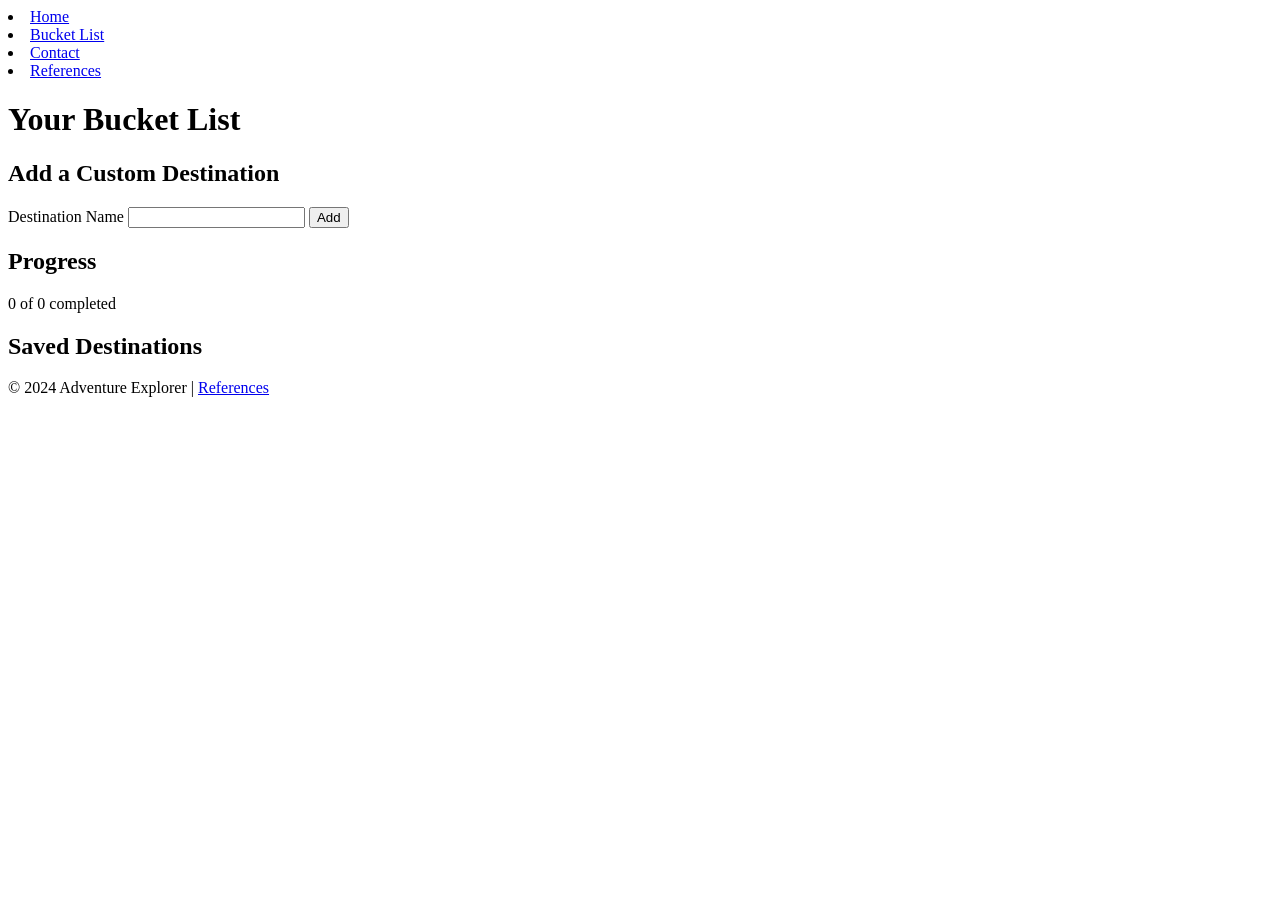
==== Project/index.html @ 0cb8cbc5 "-description +bucketlist" ====
<html lang="en">
                    <li><a href="index.html">Home</a></li>
                    <li><a href="bucketlist.html">Bucket List</a></li>
                    <li><a href="contact.html">Contact</a></li>
                    <li><a href="references.html">References</a></li>
                </ul>
            </nav>
        </div>
    </header>

    <main>
        <h1>Your Bucket List</h1>

        <section>
            <h2>Add a Custom Destination</h2>
            <form id="custom-form">
                <label for="custom-input">Destination Name</label>
                <input id="custom-input" type="text" required>
                <button type="submit">Add</button>
            </form>
        </section>

        <section>
            <h2>Progress</h2>
            <div class="progress">
                <div id="progress-bar" class="progress-bar"></div>
            </div>
            <p id="progress-label">0 of 0 completed</p>
        </section>

        <section>
            <h2>Saved Destinations</h2>
            <ul id="full-list"></ul>
        </section>
    </main>

    <footer>
        <p>&copy; 2024 Adventure Explorer | <a href="references.html">References</a></p>
    </footer>

    <script src="scripts/script.js"></script>
</body>
</html>
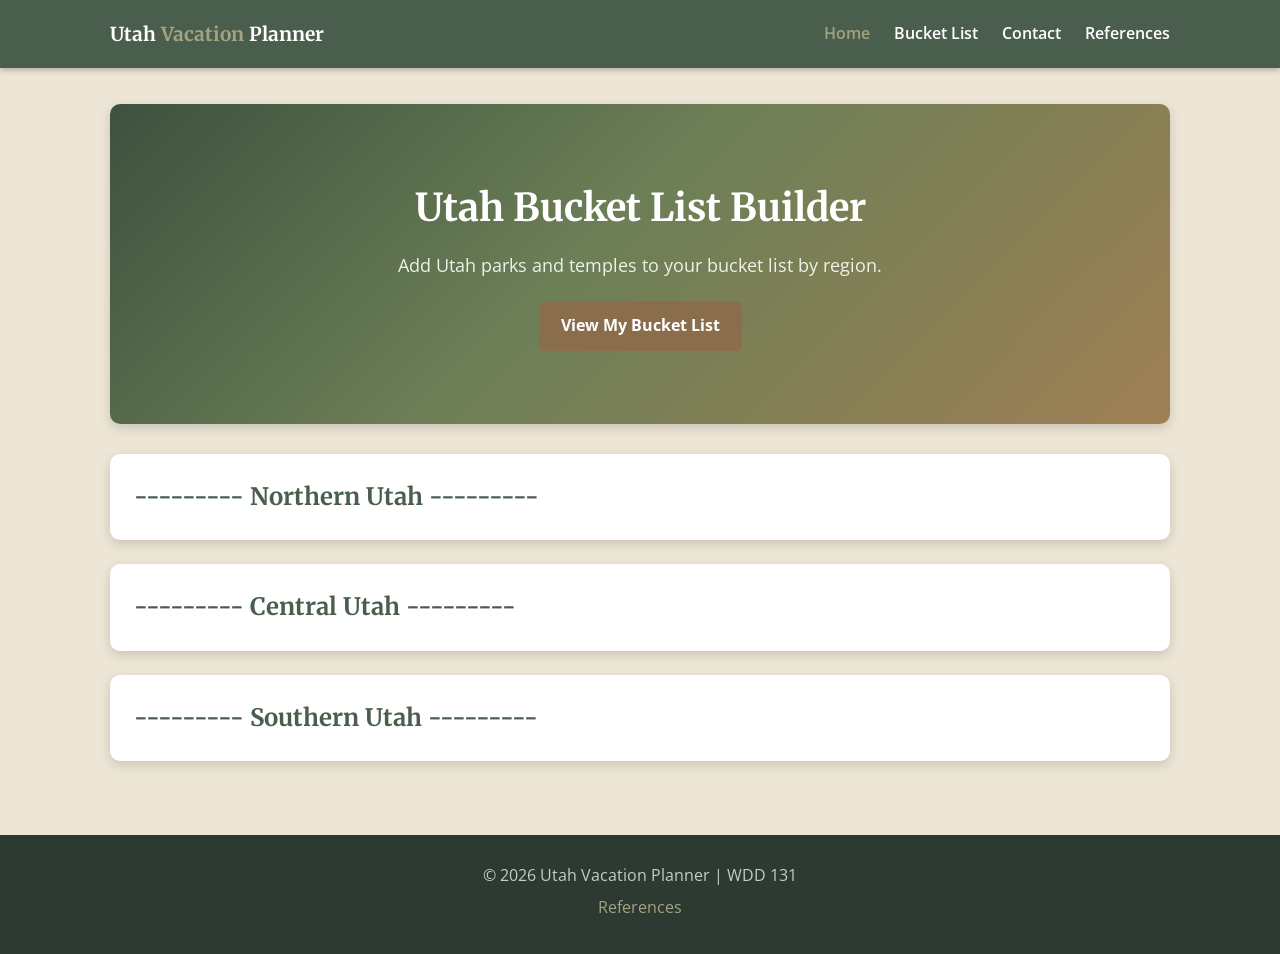
==== commit 81477a99: "project" ====
--- a/Project/index.html
+++ b/Project/index.html
@@ -1,43 +1,72 @@
-<html lang="en">
-                    <li><a href="index.html">Home</a></li>
-                    <li><a href="bucketlist.html">Bucket List</a></li>
-                    <li><a href="contact.html">Contact</a></li>
-                    <li><a href="references.html">References</a></li>
-                </ul>
-            </nav>
-        </div>
-    </header>
+<!doctype html>
+<html lang="en-US">
+<head>
+  <meta charset="utf-8">
+  <meta name="viewport" content="width=device-width, initial-scale=1">
 
-    <main>
-        <h1>Your Bucket List</h1>
+  <title>Utah Vacation Planner</title>
 
-        <section>
-            <h2>Add a Custom Destination</h2>
-            <form id="custom-form">
-                <label for="custom-input">Destination Name</label>
-                <input id="custom-input" type="text" required>
-                <button type="submit">Add</button>
-            </form>
-        </section>
+  <meta name="description" content="WDD 131 Utah Vacation Planner by Trevor Bowers. Explore Utah parks and temples and add places to a regional bucket list.">
+  <meta name="author" content="Trevor Bowers">
 
-        <section>
-            <h2>Progress</h2>
-            <div class="progress">
-                <div id="progress-bar" class="progress-bar"></div>
-            </div>
-            <p id="progress-label">0 of 0 completed</p>
-        </section>
+  <link rel="preconnect" href="https://fonts.googleapis.com">
+  <link rel="preconnect" href="https://fonts.gstatic.com" crossorigin>
+  <link href="https://fonts.googleapis.com/css2?family=Merriweather:wght@700&family=Open+Sans:wght@400;600;700&display=swap" rel="stylesheet">
 
-        <section>
-            <h2>Saved Destinations</h2>
-            <ul id="full-list"></ul>
-        </section>
-    </main>
+  <link rel="stylesheet" href="styles/styles.css">
+  <script src="scripts/script.js" defer></script>
+</head>
+<body>
+  <header>
+    <div class="header-inner">
+      <a class="site-logo" href="index.html">Utah <span>Vacation</span> Planner</a>
 
-    <footer>
-        <p>&copy; 2024 Adventure Explorer | <a href="references.html">References</a></p>
-    </footer>
+      <input type="checkbox" id="menu-toggle" class="menu-toggle">
+      <label for="menu-toggle" class="hamburger" aria-label="Open navigation menu">
+        <span></span>
+        <span></span>
+        <span></span>
+      </label>
 
-    <script src="scripts/script.js"></script>
+      <nav aria-label="Main navigation">
+        <ul>
+          <li><a href="index.html" class="active">Home</a></li>
+          <li><a href="bucketlist.html">Bucket List</a></li>
+          <li><a href="contact.html">Contact</a></li>
+          <li><a href="references.html">References</a></li>
+        </ul>
+      </nav>
+    </div>
+  </header>
+
+  <main class="page-main">
+    <section class="hero">
+      <div class="hero-content">
+        <h1>Utah Bucket List Builder</h1>
+        <p>Add Utah parks and temples to your bucket list by region.</p>
+        <a href="bucketlist.html" class="btn">View My Bucket List</a>
+      </div>
+    </section>
+
+    <section class="option-section">
+      <h2>--------- Northern Utah ---------</h2>
+      <ul id="northern-options" class="option-list"></ul>
+    </section>
+
+    <section class="option-section">
+      <h2>--------- Central Utah ---------</h2>
+      <ul id="central-options" class="option-list"></ul>
+    </section>
+
+    <section class="option-section">
+      <h2>--------- Southern Utah ---------</h2>
+      <ul id="southern-options" class="option-list"></ul>
+    </section>
+  </main>
+
+  <footer>
+    <p>&copy; 2026 Utah Vacation Planner | WDD 131</p>
+    <p><a href="references.html">References</a></p>
+  </footer>
 </body>
-</html>
+</html>
--- a/Project/styles/styles.css
+++ b/Project/styles/styles.css
@@ -0,0 +1,407 @@
+:root {
+  --primary: #4a5e4d;
+  --secondary: #8a6e4b;
+  --accent: #a3a380;
+  --background: #ede6d6;
+  --text-dark: #2c3a32;
+  --white: #ffffff;
+  --danger: #b03a2e;
+  --danger-dark: #922b21;
+  --shadow: 0 4px 12px rgba(0, 0, 0, 0.15);
+}
+
+* {
+  box-sizing: border-box;
+  margin: 0;
+  padding: 0;
+}
+
+body {
+  font-family: "Open Sans", sans-serif;
+  background-color: var(--background);
+  color: var(--text-dark);
+  line-height: 1.6;
+}
+
+h1,
+h2,
+h3 {
+  font-family: "Merriweather", serif;
+  color: var(--primary);
+}
+
+a {
+  color: var(--secondary);
+  text-decoration: none;
+}
+
+a:hover {
+  text-decoration: underline;
+}
+
+ul {
+  list-style: none;
+}
+
+/* Header */
+header {
+  background-color: var(--primary);
+  color: var(--white);
+  box-shadow: 0 2px 6px rgba(0, 0, 0, 0.25);
+  position: sticky;
+  top: 0;
+  z-index: 100;
+}
+
+.header-inner {
+  max-width: 1100px;
+  margin: 0 auto;
+  min-height: 68px;
+  display: flex;
+  align-items: center;
+  justify-content: space-between;
+  padding: 0 20px;
+  position: relative;
+}
+
+.site-logo {
+  color: var(--white);
+  font-family: "Merriweather", serif;
+  font-size: 1.2rem;
+  font-weight: 700;
+}
+
+.site-logo span {
+  color: var(--accent);
+}
+
+.menu-toggle {
+  display: none;
+}
+
+.hamburger {
+  display: none;
+  width: 28px;
+  height: 20px;
+  flex-direction: column;
+  justify-content: space-between;
+  cursor: pointer;
+}
+
+.hamburger span {
+  display: block;
+  height: 3px;
+  border-radius: 2px;
+  background: var(--white);
+}
+
+nav ul {
+  display: flex;
+  gap: 24px;
+}
+
+nav a {
+  color: var(--white);
+  font-weight: 600;
+}
+
+nav a:hover,
+nav a.active {
+  color: var(--accent);
+  text-decoration: none;
+}
+
+/* Main */
+.page-main {
+  max-width: 1100px;
+  margin: 0 auto;
+  padding: 36px 20px 50px;
+}
+
+.page-header {
+  text-align: center;
+  margin-bottom: 30px;
+}
+
+.page-header h1 {
+  font-size: 2.2rem;
+  margin-bottom: 8px;
+}
+
+/* Hero */
+.hero {
+  min-height: 320px;
+  border-radius: 10px;
+  display: flex;
+  align-items: center;
+  justify-content: center;
+  text-align: center;
+  background: linear-gradient(135deg, #3d513f 0%, #6c7f56 45%, #a07f55 100%);
+  box-shadow: var(--shadow);
+  margin-bottom: 30px;
+}
+
+.hero-content {
+  max-width: 700px;
+  padding: 30px 20px;
+}
+
+.hero h1 {
+  color: var(--white);
+  font-size: 2.4rem;
+  margin-bottom: 12px;
+}
+
+.hero p {
+  color: #edf2e8;
+  font-size: 1.1rem;
+  margin-bottom: 22px;
+}
+
+/* Buttons */
+.btn,
+button {
+  display: inline-block;
+  border: none;
+  border-radius: 6px;
+  background: var(--secondary);
+  color: var(--white);
+  padding: 12px 22px;
+  font-family: "Open Sans", sans-serif;
+  font-size: 1rem;
+  font-weight: 700;
+  cursor: pointer;
+  transition: background-color 0.2s;
+}
+
+.btn:hover,
+button:hover {
+  background: #71563a;
+  text-decoration: none;
+}
+
+.btn-add {
+  background: var(--primary);
+  padding: 9px 16px;
+}
+
+.btn-add:hover {
+  background: #394a3b;
+}
+
+.btn-add:disabled {
+  background: var(--accent);
+  cursor: not-allowed;
+}
+
+.btn-clear {
+  background: var(--danger);
+  margin-top: 10px;
+}
+
+.btn-clear:hover {
+  background: var(--danger-dark);
+}
+
+.remove-btn {
+  background: none;
+  color: var(--danger);
+  font-size: 1.1rem;
+  padding: 0 4px;
+}
+
+.remove-btn:hover {
+  background: none;
+  color: var(--danger-dark);
+}
+
+/* Sections */
+.option-section,
+.progress-section,
+.region-section,
+.contact-card,
+.references-card {
+  background: var(--white);
+  border-radius: 10px;
+  box-shadow: var(--shadow);
+  padding: 24px;
+  margin-bottom: 24px;
+}
+
+/* Home options */
+.option-list {
+  list-style: none;
+  padding: 0;
+}
+
+.option-item {
+  display: grid;
+  grid-template-columns: 1fr auto;
+  gap: 12px;
+  align-items: center;
+  background: var(--background);
+  border-radius: 6px;
+  padding: 12px 14px;
+  margin-bottom: 10px;
+}
+
+.option-name {
+  font-weight: 600;
+}
+
+/* Bucket list */
+.bucket-list {
+  list-style: none;
+  padding: 0;
+}
+
+.bucket-list li {
+  display: grid;
+  grid-template-columns: auto 1fr auto;
+  gap: 12px;
+  align-items: center;
+  background: var(--background);
+  border-radius: 6px;
+  padding: 12px 14px;
+  margin-bottom: 10px;
+}
+
+.item-info {
+  display: flex;
+  flex-direction: column;
+}
+
+.item-name {
+  font-weight: 700;
+}
+
+.item-meta {
+  color: var(--secondary);
+  font-size: 0.9rem;
+}
+
+.visited .item-name {
+  text-decoration: line-through;
+  color: #777;
+}
+
+.empty-msg {
+  font-style: italic;
+  color: #666;
+}
+
+/* Progress */
+.progress-bar-wrap {
+  width: 100%;
+  height: 16px;
+  background: #ddd;
+  border-radius: 999px;
+  overflow: hidden;
+  margin-bottom: 10px;
+}
+
+.progress-bar {
+  height: 100%;
+  width: 0%;
+  background: var(--primary);
+  transition: width 0.3s ease;
+}
+
+.progress-label {
+  color: var(--secondary);
+  font-weight: 600;
+}
+
+/* Forms */
+.form-row {
+  margin-bottom: 14px;
+}
+
+label {
+  display: block;
+  margin-bottom: 6px;
+  font-weight: 700;
+}
+
+input,
+select,
+textarea {
+  width: 100%;
+  padding: 11px 12px;
+  border: 2px solid var(--accent);
+  border-radius: 6px;
+  font-family: "Open Sans", sans-serif;
+  font-size: 1rem;
+  background: #faf8f2;
+  color: var(--text-dark);
+}
+
+input:focus,
+select:focus,
+textarea:focus {
+  outline: none;
+  border-color: var(--primary);
+}
+
+/* References */
+.references-list li {
+  list-style: disc;
+  margin-left: 20px;
+  margin-bottom: 10px;
+}
+
+/* Footer */
+footer {
+  background: var(--text-dark);
+  color: #c2d0c0;
+  text-align: center;
+  padding: 28px 20px;
+}
+
+footer a {
+  color: var(--accent);
+}
+
+footer p {
+  margin-bottom: 6px;
+}
+
+/* Responsive */
+@media (max-width: 700px) {
+  .hamburger {
+    display: flex;
+  }
+
+  nav {
+    display: none;
+    position: absolute;
+    top: 68px;
+    left: 0;
+    width: 100%;
+    background: var(--primary);
+    padding: 16px 20px;
+    box-shadow: 0 4px 10px rgba(0, 0, 0, 0.25);
+  }
+
+  nav ul {
+    flex-direction: column;
+    gap: 16px;
+  }
+
+  .menu-toggle:checked ~ nav {
+    display: block;
+  }
+
+  .hero h1 {
+    font-size: 2rem;
+  }
+
+  .option-item,
+  .bucket-list li {
+    grid-template-columns: 1fr;
+  }
+
+  .remove-btn {
+    justify-self: end;
+  }
+}
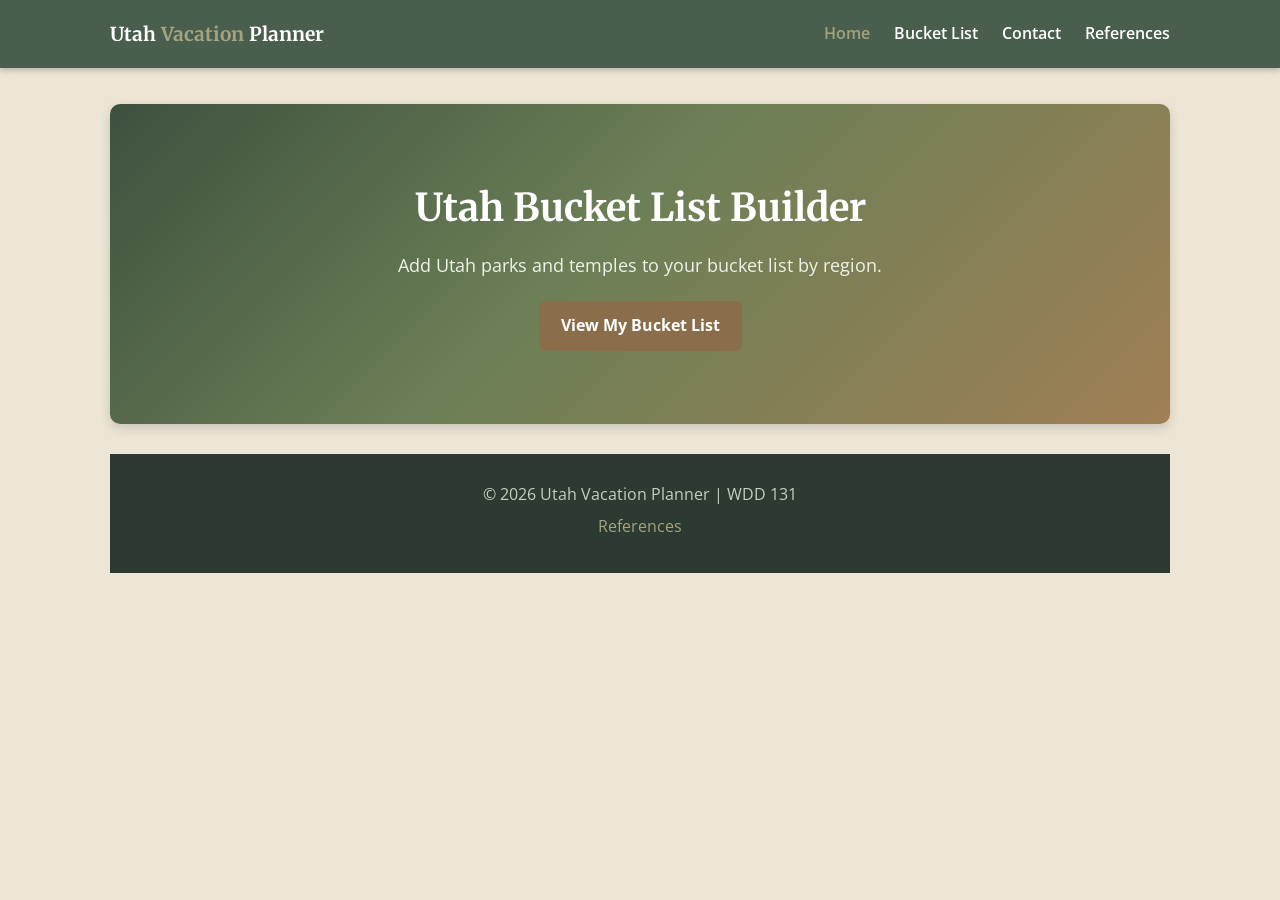
==== commit 3e364bc9: "fix" ====
--- a/Project/index.html
+++ b/Project/index.html
@@ -48,21 +48,9 @@
       </div>
     </section>
 
-    <section class="option-section">
-      <h2>--------- Northern Utah ---------</h2>
-      <ul id="northern-options" class="option-list"></ul>
-    </section>
-
-    <section class="option-section">
-      <h2>--------- Central Utah ---------</h2>
-      <ul id="central-options" class="option-list"></ul>
-    </section>
-
-    <section class="option-section">
-      <h2>--------- Southern Utah ---------</h2>
-      <ul id="southern-options" class="option-list"></ul>
-    </section>
-  </main>
+    <ul id="northern-options" class="option-list"></ul>
+<ul id="central-options" class="option-list"></ul>
+<ul id="southern-options" class="option-list"></ul>
 
   <footer>
     <p>&copy; 2026 Utah Vacation Planner | WDD 131</p>
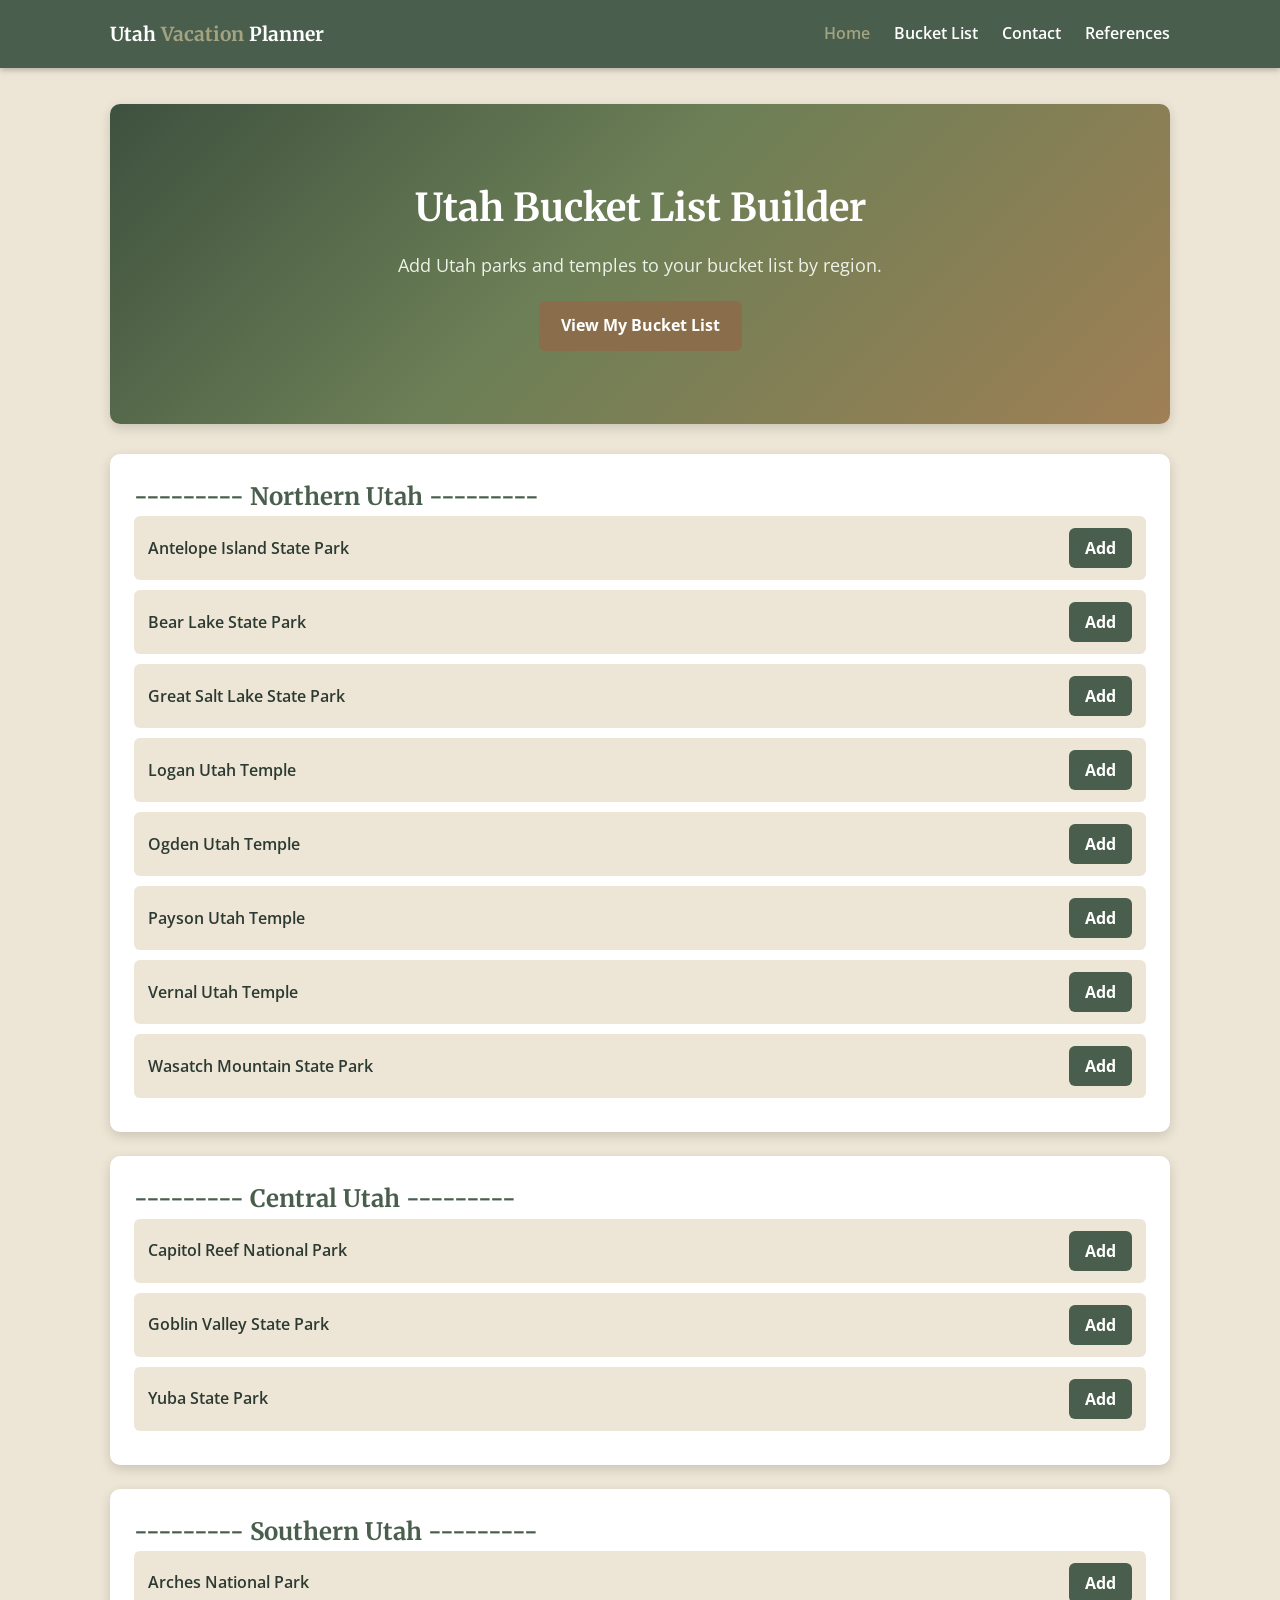
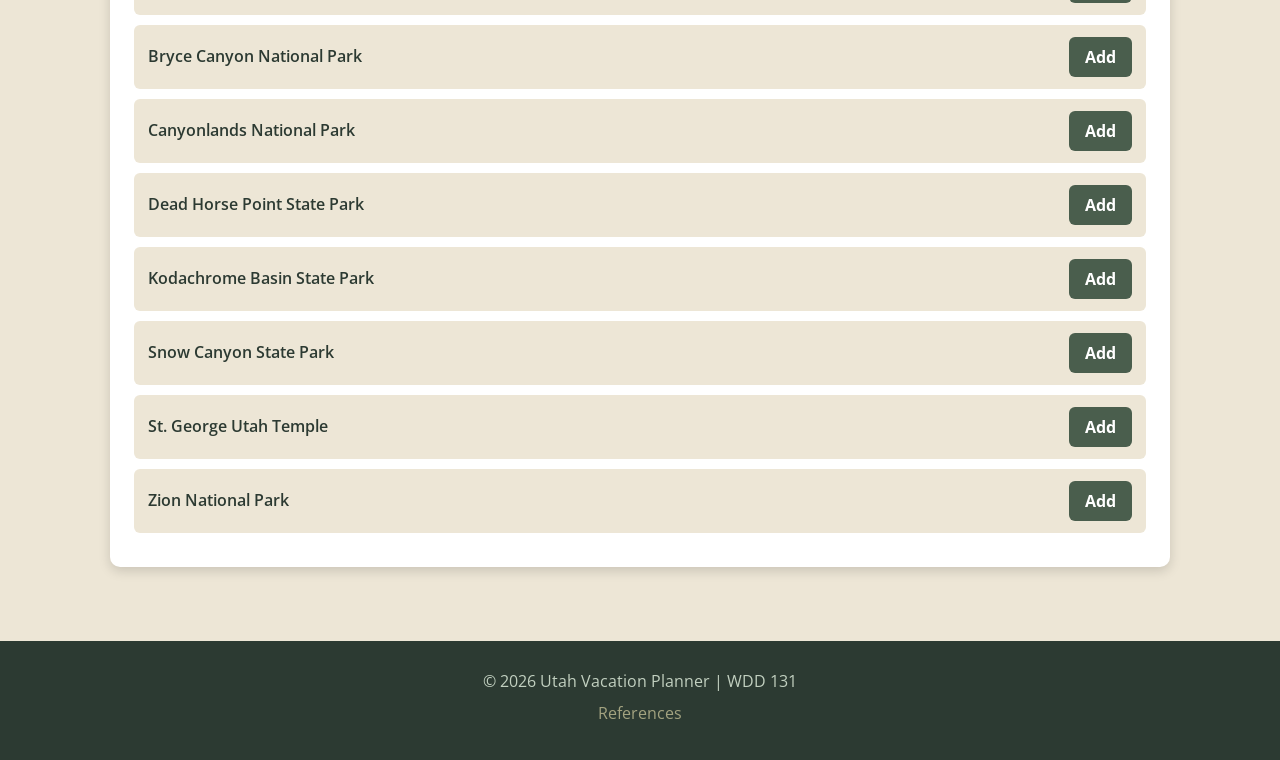
==== commit 60f1fc1f: "fix" ====
--- a/Project/index.html
+++ b/Project/index.html
@@ -48,9 +48,100 @@
       </div>
     </section>
 
-    <ul id="northern-options" class="option-list"></ul>
-<ul id="central-options" class="option-list"></ul>
-<ul id="southern-options" class="option-list"></ul>
+    <section class="option-section">
+      <h2>--------- Northern Utah ---------</h2>
+      <ul class="option-list">
+        <li class="option-item">
+          <span class="option-name">Antelope Island State Park</span>
+          <button type="button" class="btn-add" data-name="Antelope Island State Park" data-type="State Park" data-region="Northern">Add</button>
+        </li>
+        <li class="option-item">
+          <span class="option-name">Bear Lake State Park</span>
+          <button type="button" class="btn-add" data-name="Bear Lake State Park" data-type="State Park" data-region="Northern">Add</button>
+        </li>
+        <li class="option-item">
+          <span class="option-name">Great Salt Lake State Park</span>
+          <button type="button" class="btn-add" data-name="Great Salt Lake State Park" data-type="State Park" data-region="Northern">Add</button>
+        </li>
+        <li class="option-item">
+          <span class="option-name">Logan Utah Temple</span>
+          <button type="button" class="btn-add" data-name="Logan Utah Temple" data-type="Temple" data-region="Northern">Add</button>
+        </li>
+        <li class="option-item">
+          <span class="option-name">Ogden Utah Temple</span>
+          <button type="button" class="btn-add" data-name="Ogden Utah Temple" data-type="Temple" data-region="Northern">Add</button>
+        </li>
+        <li class="option-item">
+          <span class="option-name">Payson Utah Temple</span>
+          <button type="button" class="btn-add" data-name="Payson Utah Temple" data-type="Temple" data-region="Northern">Add</button>
+        </li>
+        <li class="option-item">
+          <span class="option-name">Vernal Utah Temple</span>
+          <button type="button" class="btn-add" data-name="Vernal Utah Temple" data-type="Temple" data-region="Northern">Add</button>
+        </li>
+        <li class="option-item">
+          <span class="option-name">Wasatch Mountain State Park</span>
+          <button type="button" class="btn-add" data-name="Wasatch Mountain State Park" data-type="State Park" data-region="Northern">Add</button>
+        </li>
+      </ul>
+    </section>
+
+    <section class="option-section">
+      <h2>--------- Central Utah ---------</h2>
+      <ul class="option-list">
+        <li class="option-item">
+          <span class="option-name">Capitol Reef National Park</span>
+          <button type="button" class="btn-add" data-name="Capitol Reef National Park" data-type="National Park" data-region="Central">Add</button>
+        </li>
+        <li class="option-item">
+          <span class="option-name">Goblin Valley State Park</span>
+          <button type="button" class="btn-add" data-name="Goblin Valley State Park" data-type="State Park" data-region="Central">Add</button>
+        </li>
+        <li class="option-item">
+          <span class="option-name">Yuba State Park</span>
+          <button type="button" class="btn-add" data-name="Yuba State Park" data-type="State Park" data-region="Central">Add</button>
+        </li>
+      </ul>
+    </section>
+
+    <section class="option-section">
+      <h2>--------- Southern Utah ---------</h2>
+      <ul class="option-list">
+        <li class="option-item">
+          <span class="option-name">Arches National Park</span>
+          <button type="button" class="btn-add" data-name="Arches National Park" data-type="National Park" data-region="Southern">Add</button>
+        </li>
+        <li class="option-item">
+          <span class="option-name">Bryce Canyon National Park</span>
+          <button type="button" class="btn-add" data-name="Bryce Canyon National Park" data-type="National Park" data-region="Southern">Add</button>
+        </li>
+        <li class="option-item">
+          <span class="option-name">Canyonlands National Park</span>
+          <button type="button" class="btn-add" data-name="Canyonlands National Park" data-type="National Park" data-region="Southern">Add</button>
+        </li>
+        <li class="option-item">
+          <span class="option-name">Dead Horse Point State Park</span>
+          <button type="button" class="btn-add" data-name="Dead Horse Point State Park" data-type="State Park" data-region="Southern">Add</button>
+        </li>
+        <li class="option-item">
+          <span class="option-name">Kodachrome Basin State Park</span>
+          <button type="button" class="btn-add" data-name="Kodachrome Basin State Park" data-type="State Park" data-region="Southern">Add</button>
+        </li>
+        <li class="option-item">
+          <span class="option-name">Snow Canyon State Park</span>
+          <button type="button" class="btn-add" data-name="Snow Canyon State Park" data-type="State Park" data-region="Southern">Add</button>
+        </li>
+        <li class="option-item">
+          <span class="option-name">St. George Utah Temple</span>
+          <button type="button" class="btn-add" data-name="St. George Utah Temple" data-type="Temple" data-region="Southern">Add</button>
+        </li>
+        <li class="option-item">
+          <span class="option-name">Zion National Park</span>
+          <button type="button" class="btn-add" data-name="Zion National Park" data-type="National Park" data-region="Southern">Add</button>
+        </li>
+      </ul>
+    </section>
+  </main>
 
   <footer>
     <p>&copy; 2026 Utah Vacation Planner | WDD 131</p>
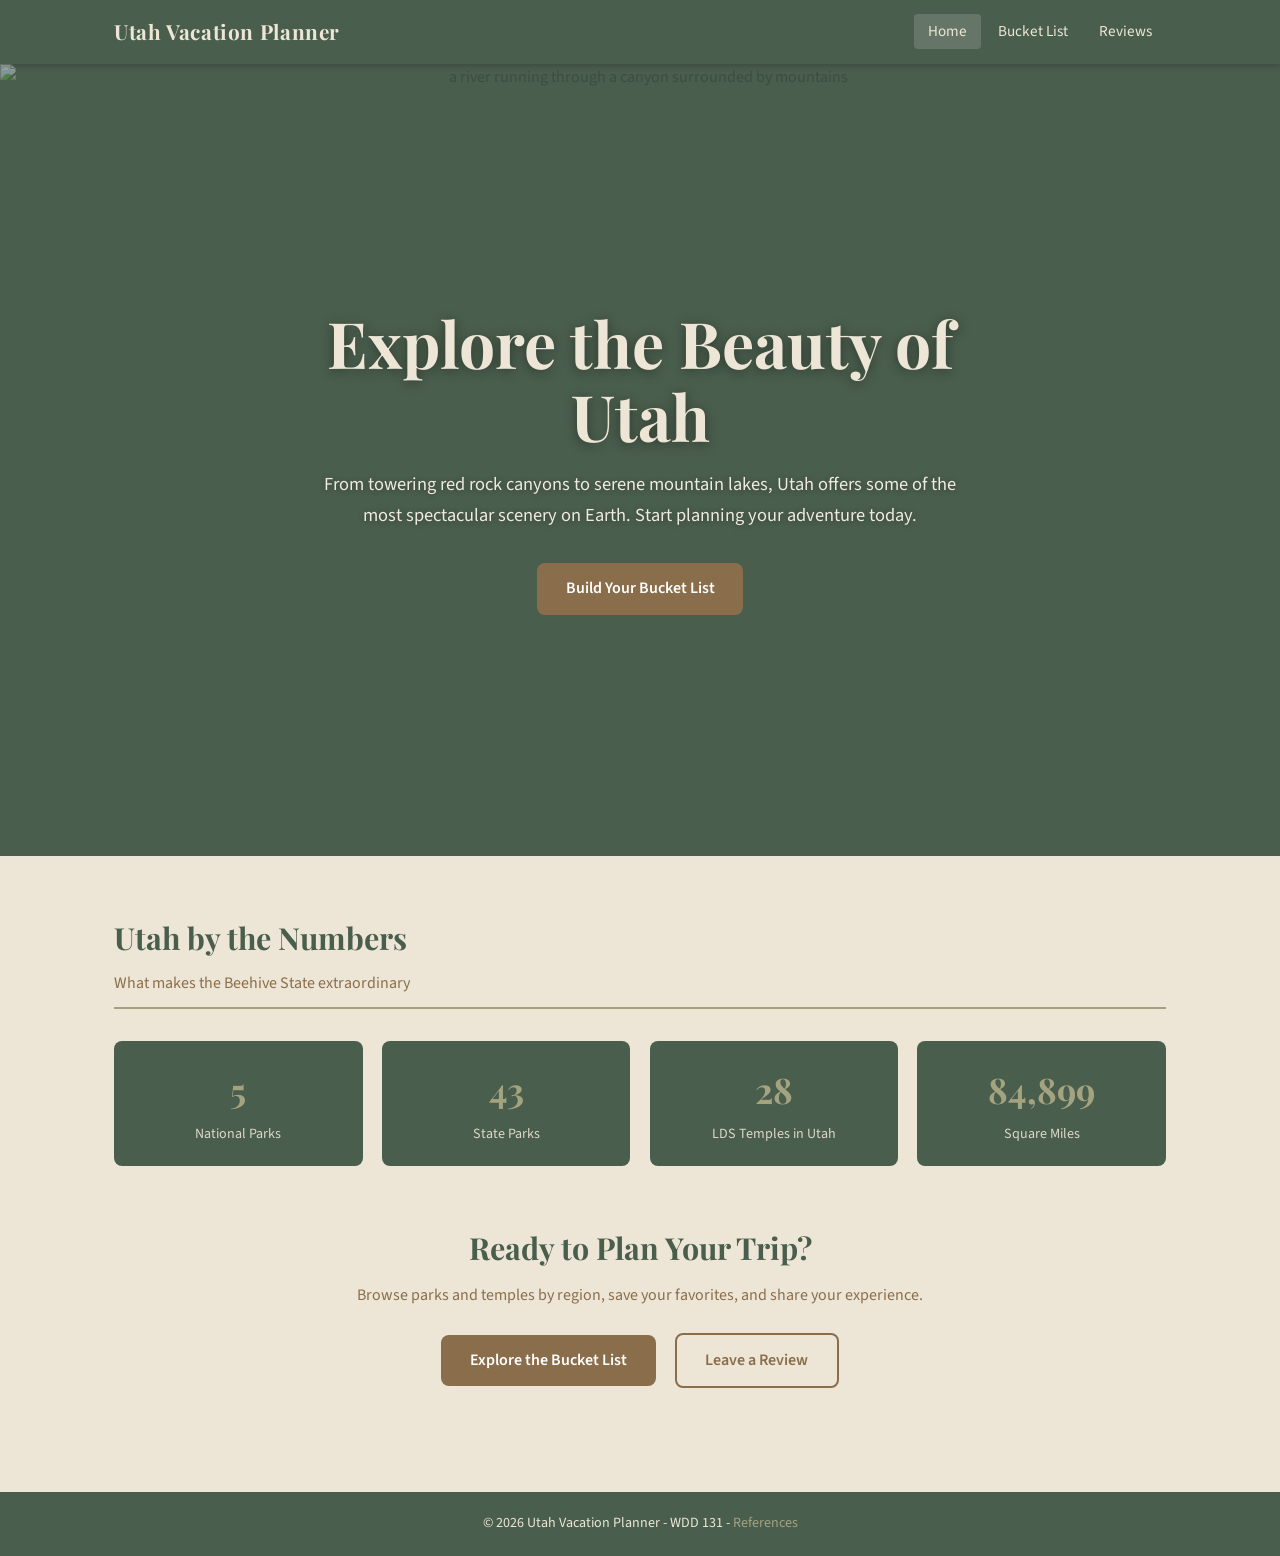
==== commit ae5b7376: "update to website" ====
--- a/Project/index.html
+++ b/Project/index.html
@@ -1,151 +1,64 @@
-<!doctype html>
-<html lang="en-US">
+<!DOCTYPE html>
+<html lang="en">
 <head>
-  <meta charset="utf-8">
-  <meta name="viewport" content="width=device-width, initial-scale=1">
-
-  <title>Utah Vacation Planner</title>
-
-  <meta name="description" content="WDD 131 Utah Vacation Planner by Trevor Bowers. Explore Utah parks and temples and add places to a regional bucket list.">
-  <meta name="author" content="Trevor Bowers">
-
-  <link rel="preconnect" href="https://fonts.googleapis.com">
-  <link rel="preconnect" href="https://fonts.gstatic.com" crossorigin>
-  <link href="https://fonts.googleapis.com/css2?family=Merriweather:wght@700&family=Open+Sans:wght@400;600;700&display=swap" rel="stylesheet">
-
-  <link rel="stylesheet" href="styles/styles.css">
-  <script src="scripts/script.js" defer></script>
+  <meta charset="UTF-8" />
+  <meta name="viewport" content="width=device-width, initial-scale=1.0" />
+  <meta name="description" content="Discover Utah's stunning national parks, state parks, and LDS temples. Plan your Utah adventure today." />
+  <meta author="Trevor Bowers" />
+  <meta title="Utah Vacation Planner - Explore Utah's National Parks, State Parks, and LDS Temples" />
+  <link rel="stylesheet" href="styles.css" />
 </head>
 <body>
+
+  <!-- HEADER / NAV -->
   <header>
-    <div class="header-inner">
-      <a class="site-logo" href="index.html">Utah <span>Vacation</span> Planner</a>
-
-      <input type="checkbox" id="menu-toggle" class="menu-toggle">
-      <label for="menu-toggle" class="hamburger" aria-label="Open navigation menu">
-        <span></span>
-        <span></span>
-        <span></span>
-      </label>
-
-      <nav aria-label="Main navigation">
-        <ul>
-          <li><a href="index.html" class="active">Home</a></li>
-          <li><a href="bucketlist.html">Bucket List</a></li>
-          <li><a href="contact.html">Contact</a></li>
-          <li><a href="references.html">References</a></li>
-        </ul>
-      </nav>
-    </div>
+    <nav>
+      <a href="index.html" class="nav-logo">Utah Vacation Planner</a>
+      <ul class="nav-links">
+        <li><a href="index.html" class="active">Home</a></li>
+        <li><a href="bucketlist.html">Bucket List</a></li>
+        <li><a href="reviews.html">Reviews</a></li>
+      </ul>
+    </nav>
   </header>
 
-  <main class="page-main">
-    <section class="hero">
-      <div class="hero-content">
-        <h1>Utah Bucket List Builder</h1>
-        <p>Add Utah parks and temples to your bucket list by region.</p>
-        <a href="bucketlist.html" class="btn">View My Bucket List</a>
-      </div>
-    </section>
+  <!-- HERO -->
+  <section class="hero" aria-label="Hero banner for Utah Vacation Planner">
+    <img
+      class="hero-img"
+      src=""
+      alt="a river running through a canyon surrounded by mountains"
+    />
+    <div class="hero-content">
+      <h1>Explore the Beauty of Utah</h1>
+      <p>From towering red rock canyons to serene mountain lakes, Utah offers some of the most spectacular scenery on Earth. Start planning your adventure today.</p>
+      <a href="bucketlist.html" class="btn">Build Your Bucket List</a>
 
-    <section class="option-section">
-      <h2>--------- Northern Utah ---------</h2>
-      <ul class="option-list">
-        <li class="option-item">
-          <span class="option-name">Antelope Island State Park</span>
-          <button type="button" class="btn-add" data-name="Antelope Island State Park" data-type="State Park" data-region="Northern">Add</button>
-        </li>
-        <li class="option-item">
-          <span class="option-name">Bear Lake State Park</span>
-          <button type="button" class="btn-add" data-name="Bear Lake State Park" data-type="State Park" data-region="Northern">Add</button>
-        </li>
-        <li class="option-item">
-          <span class="option-name">Great Salt Lake State Park</span>
-          <button type="button" class="btn-add" data-name="Great Salt Lake State Park" data-type="State Park" data-region="Northern">Add</button>
-        </li>
-        <li class="option-item">
-          <span class="option-name">Logan Utah Temple</span>
-          <button type="button" class="btn-add" data-name="Logan Utah Temple" data-type="Temple" data-region="Northern">Add</button>
-        </li>
-        <li class="option-item">
-          <span class="option-name">Ogden Utah Temple</span>
-          <button type="button" class="btn-add" data-name="Ogden Utah Temple" data-type="Temple" data-region="Northern">Add</button>
-        </li>
-        <li class="option-item">
-          <span class="option-name">Payson Utah Temple</span>
-          <button type="button" class="btn-add" data-name="Payson Utah Temple" data-type="Temple" data-region="Northern">Add</button>
-        </li>
-        <li class="option-item">
-          <span class="option-name">Vernal Utah Temple</span>
-          <button type="button" class="btn-add" data-name="Vernal Utah Temple" data-type="Temple" data-region="Northern">Add</button>
-        </li>
-        <li class="option-item">
-          <span class="option-name">Wasatch Mountain State Park</span>
-          <button type="button" class="btn-add" data-name="Wasatch Mountain State Park" data-type="State Park" data-region="Northern">Add</button>
-        </li>
-      </ul>
-    </section>
+    </div>
+  </section>
 
-    <section class="option-section">
-      <h2>--------- Central Utah ---------</h2>
-      <ul class="option-list">
-        <li class="option-item">
-          <span class="option-name">Capitol Reef National Park</span>
-          <button type="button" class="btn-add" data-name="Capitol Reef National Park" data-type="National Park" data-region="Central">Add</button>
-        </li>
-        <li class="option-item">
-          <span class="option-name">Goblin Valley State Park</span>
-          <button type="button" class="btn-add" data-name="Goblin Valley State Park" data-type="State Park" data-region="Central">Add</button>
-        </li>
-        <li class="option-item">
-          <span class="option-name">Yuba State Park</span>
-          <button type="button" class="btn-add" data-name="Yuba State Park" data-type="State Park" data-region="Central">Add</button>
-        </li>
-      </ul>
-    </section>
+  <!-- QUICK FACTS -->
+  <section class="section" aria-labelledby="facts-heading">
+    <h2 class="section-title" id="facts-heading">Utah by the Numbers</h2>
+    <p class="section-subtitle">What makes the Beehive State extraordinary</p>
+    <div class="facts-grid" id="facts-grid">
+      <!-- injected by JS -->
+    </div>
+  </section>
 
-    <section class="option-section">
-      <h2>--------- Southern Utah ---------</h2>
-      <ul class="option-list">
-        <li class="option-item">
-          <span class="option-name">Arches National Park</span>
-          <button type="button" class="btn-add" data-name="Arches National Park" data-type="National Park" data-region="Southern">Add</button>
-        </li>
-        <li class="option-item">
-          <span class="option-name">Bryce Canyon National Park</span>
-          <button type="button" class="btn-add" data-name="Bryce Canyon National Park" data-type="National Park" data-region="Southern">Add</button>
-        </li>
-        <li class="option-item">
-          <span class="option-name">Canyonlands National Park</span>
-          <button type="button" class="btn-add" data-name="Canyonlands National Park" data-type="National Park" data-region="Southern">Add</button>
-        </li>
-        <li class="option-item">
-          <span class="option-name">Dead Horse Point State Park</span>
-          <button type="button" class="btn-add" data-name="Dead Horse Point State Park" data-type="State Park" data-region="Southern">Add</button>
-        </li>
-        <li class="option-item">
-          <span class="option-name">Kodachrome Basin State Park</span>
-          <button type="button" class="btn-add" data-name="Kodachrome Basin State Park" data-type="State Park" data-region="Southern">Add</button>
-        </li>
-        <li class="option-item">
-          <span class="option-name">Snow Canyon State Park</span>
-          <button type="button" class="btn-add" data-name="Snow Canyon State Park" data-type="State Park" data-region="Southern">Add</button>
-        </li>
-        <li class="option-item">
-          <span class="option-name">St. George Utah Temple</span>
-          <button type="button" class="btn-add" data-name="St. George Utah Temple" data-type="Temple" data-region="Southern">Add</button>
-        </li>
-        <li class="option-item">
-          <span class="option-name">Zion National Park</span>
-          <button type="button" class="btn-add" data-name="Zion National Park" data-type="National Park" data-region="Southern">Add</button>
-        </li>
-      </ul>
-    </section>
-  </main>
+  <!-- CALL TO ACTION -->
+  <section class="section" style="text-align:center; padding-bottom: 3rem;" aria-label="Call to action">
+    <h2 class="section-title" style="margin-bottom:0.5rem;">Ready to Plan Your Trip?</h2>
+    <p style="color:var(--secondary); margin-bottom:1.5rem;">Browse parks and temples by region, save your favorites, and share your experience.</p>
+    <a href="bucketlist.html" class="btn" style="margin-right:1rem;">Explore the Bucket List</a>
+    <a href="reviews.html" class="btn btn-outline">Leave a Review</a>
+  </section>
 
+  <!-- FOOTER -->
   <footer>
-    <p>&copy; 2026 Utah Vacation Planner | WDD 131</p>
-    <p><a href="references.html">References</a></p>
+    <p>&copy; 2026 Utah Vacation Planner - WDD 131 - <a href="references.html">References</a></p>
   </footer>
+
+  <script src="main.js"></script>
 </body>
-</html>+</html>
--- a/Project/styles.css
+++ b/Project/styles.css
@@ -0,0 +1,660 @@
+@import url('https://fonts.googleapis.com/css2?family=Playfair+Display:wght@400;700&family=Source+Sans+3:wght@400;600&display=swap');
+
+:root {
+  --primary: #4A5E4D;
+  --secondary: #8A6E4B;
+  --accent: #A3A380;
+  --background: #EDE6D6;
+  --text-dark: #2C3A32;
+  --white: #ffffff;
+  --card-bg: #f7f2e8;
+  --border: #c9bfa8;
+  --shadow: 0 2px 8px rgba(44,58,50,0.10);
+  --radius: 8px;
+}
+
+* {
+  box-sizing: border-box;
+  margin: 0;
+  padding: 0;
+}
+
+body {
+  font-family: 'Source Sans 3', sans-serif;
+  background-color: var(--background);
+  color: var(--text-dark);
+  line-height: 1.7;
+  font-size: 16px;
+}
+
+/* ── NAV ── */
+header {
+  background-color: var(--primary);
+  position: sticky;
+  top: 0;
+  z-index: 100;
+  box-shadow: 0 2px 6px rgba(0,0,0,0.2);
+}
+
+nav {
+  max-width: 1100px;
+  margin: 0 auto;
+  display: flex;
+  align-items: center;
+  justify-content: space-between;
+  padding: 0.9rem 1.5rem;
+}
+
+.nav-logo {
+  font-family: 'Playfair Display', serif;
+  font-size: 1.3rem;
+  color: var(--background);
+  text-decoration: none;
+  font-weight: 700;
+  letter-spacing: 0.03em;
+}
+
+.nav-links {
+  list-style: none;
+  display: flex;
+  gap: 0.25rem;
+}
+
+.nav-links a {
+  color: var(--background);
+  text-decoration: none;
+  font-size: 0.95rem;
+  padding: 0.4rem 0.85rem;
+  border-radius: 4px;
+  transition: background 0.2s;
+}
+
+.nav-links a:hover,
+.nav-links a.active {
+  background-color: rgba(255,255,255,0.15);
+}
+
+/* ── FOOTER ── */
+footer {
+  background-color: var(--primary);
+  color: var(--background);
+  text-align: center;
+  padding: 1.25rem 1rem;
+  font-size: 0.88rem;
+  margin-top: 3rem;
+}
+
+footer a {
+  color: var(--accent);
+  text-decoration: none;
+}
+
+footer a:hover {
+  text-decoration: underline;
+}
+
+/* ── HERO (index) ── */
+.hero {
+  position: relative;
+  min-height: 88vh;
+  display: flex;
+  align-items: center;
+  justify-content: center;
+  text-align: center;
+  overflow: hidden;
+  background: var(--primary);
+}
+
+.hero-img {
+  position: absolute;
+  inset: 0;
+  width: 100%;
+  height: 100%;
+  object-fit: cover;
+  object-position: center;
+  opacity: 0.45;
+}
+
+.hero-content {
+  position: relative;
+  z-index: 2;
+  max-width: 700px;
+  padding: 2rem 1.5rem;
+}
+
+.hero-content h1 {
+  font-family: 'Playfair Display', serif;
+  font-size: clamp(2.4rem, 6vw, 4rem);
+  color: var(--background);
+  line-height: 1.15;
+  margin-bottom: 1rem;
+  text-shadow: 0 2px 12px rgba(0,0,0,0.4);
+}
+
+.hero-content p {
+  color: #f0ebe0;
+  font-size: 1.15rem;
+  margin-bottom: 2rem;
+  text-shadow: 0 1px 6px rgba(0,0,0,0.3);
+}
+
+.btn {
+  display: inline-block;
+  background-color: var(--secondary);
+  color: var(--white);
+  padding: 0.75rem 1.8rem;
+  border-radius: var(--radius);
+  text-decoration: none;
+  font-size: 1rem;
+  font-weight: 600;
+  transition: background 0.2s, transform 0.15s;
+  border: none;
+  cursor: pointer;
+}
+
+.btn:hover {
+  background-color: #7a5e3b;
+  transform: translateY(-2px);
+}
+
+.btn-outline {
+  background: transparent;
+  border: 2px solid var(--secondary);
+  color: var(--secondary);
+}
+
+.btn-outline:hover {
+  background: var(--secondary);
+  color: var(--white);
+  transform: translateY(-2px);
+}
+
+/* ── WEATHER WIDGET ── */
+#weather-widget {
+  background: var(--card-bg);
+  border: 1px solid var(--border);
+  border-radius: var(--radius);
+  padding: 1rem 1.5rem;
+  max-width: 360px;
+  margin: 2.5rem auto 0;
+  text-align: left;
+  box-shadow: var(--shadow);
+}
+
+#weather-widget h3 {
+  font-family: 'Playfair Display', serif;
+  color: var(--primary);
+  margin-bottom: 0.5rem;
+  font-size: 1rem;
+}
+
+#weather-info {
+  font-size: 0.93rem;
+  color: var(--text-dark);
+}
+
+/* ── SECTIONS ── */
+.section {
+  max-width: 1100px;
+  margin: 3.5rem auto;
+  padding: 0 1.5rem;
+}
+
+.section-title {
+  font-family: 'Playfair Display', serif;
+  font-size: 1.9rem;
+  color: var(--primary);
+  margin-bottom: 0.4rem;
+}
+
+.section-subtitle {
+  color: var(--secondary);
+  font-size: 1rem;
+  margin-bottom: 2rem;
+  border-bottom: 2px solid var(--accent);
+  padding-bottom: 0.6rem;
+}
+
+/* ── HIGHLIGHT CARDS ── */
+.cards-grid {
+  display: grid;
+  grid-template-columns: repeat(auto-fit, minmax(250px, 1fr));
+  gap: 1.5rem;
+}
+
+.card {
+  background: var(--card-bg);
+  border: 1px solid var(--border);
+  border-radius: var(--radius);
+  overflow: hidden;
+  box-shadow: var(--shadow);
+  transition: transform 0.2s, box-shadow 0.2s;
+}
+
+.card:hover {
+  transform: translateY(-4px);
+  box-shadow: 0 6px 18px rgba(44,58,50,0.14);
+}
+
+.card img {
+  width: 100%;
+  height: 180px;
+  object-fit: cover;
+  display: block;
+}
+
+.card-body {
+  padding: 1rem 1.1rem 1.2rem;
+}
+
+.card-body h3 {
+  font-family: 'Playfair Display', serif;
+  color: var(--primary);
+  margin-bottom: 0.3rem;
+  font-size: 1.1rem;
+}
+
+.card-body p {
+  font-size: 0.9rem;
+  color: #4a4a3a;
+}
+
+/* ── QUICK FACTS ── */
+.facts-grid {
+  display: grid;
+  grid-template-columns: repeat(auto-fit, minmax(180px, 1fr));
+  gap: 1.2rem;
+  margin-top: 1.5rem;
+}
+
+.fact-box {
+  background: var(--primary);
+  color: var(--background);
+  border-radius: var(--radius);
+  padding: 1.2rem 1rem;
+  text-align: center;
+}
+
+.fact-box .fact-number {
+  font-family: 'Playfair Display', serif;
+  font-size: 2.2rem;
+  font-weight: 700;
+  color: var(--accent);
+  display: block;
+}
+
+.fact-box .fact-label {
+  font-size: 0.88rem;
+  margin-top: 0.25rem;
+  opacity: 0.9;
+}
+
+/* ── BUCKET LIST PAGE ── */
+.page-hero {
+  background: var(--primary);
+  padding: 2.8rem 1.5rem;
+  text-align: center;
+}
+
+.page-hero h1 {
+  font-family: 'Playfair Display', serif;
+  color: var(--background);
+  font-size: clamp(1.8rem, 4vw, 2.8rem);
+}
+
+.page-hero p {
+  color: var(--accent);
+  font-size: 1rem;
+  margin-top: 0.5rem;
+}
+
+/* filter bar */
+.filter-bar {
+  display: flex;
+  flex-wrap: wrap;
+  gap: 0.6rem;
+  margin-bottom: 1.8rem;
+  align-items: center;
+}
+
+.filter-bar label {
+  font-weight: 600;
+  color: var(--primary);
+  margin-right: 0.3rem;
+}
+
+.filter-btn {
+  background: var(--card-bg);
+  border: 2px solid var(--border);
+  color: var(--text-dark);
+  padding: 0.4rem 1rem;
+  border-radius: 20px;
+  cursor: pointer;
+  font-size: 0.9rem;
+  font-family: inherit;
+  transition: background 0.18s, border-color 0.18s, color 0.18s;
+}
+
+.filter-btn:hover {
+  border-color: var(--primary);
+  color: var(--primary);
+}
+
+.filter-btn.active {
+  background: var(--primary);
+  border-color: var(--primary);
+  color: var(--white);
+}
+
+/* region sections */
+.region-section {
+  margin-bottom: 2.5rem;
+}
+
+.region-title {
+  font-family: 'Playfair Display', serif;
+  font-size: 1.4rem;
+  color: var(--secondary);
+  border-left: 4px solid var(--secondary);
+  padding-left: 0.75rem;
+  margin-bottom: 1rem;
+}
+
+/* destination list */
+.dest-list {
+  display: grid;
+  grid-template-columns: repeat(auto-fill, minmax(270px, 1fr));
+  gap: 0.9rem;
+}
+
+.dest-item {
+  background: var(--card-bg);
+  border: 1px solid var(--border);
+  border-radius: var(--radius);
+  padding: 0.85rem 1rem;
+  display: flex;
+  align-items: center;
+  justify-content: space-between;
+  gap: 0.75rem;
+  box-shadow: var(--shadow);
+  transition: opacity 0.2s;
+}
+
+.dest-item.hidden {
+  display: none;
+}
+
+.dest-info {
+  flex: 1;
+}
+
+.dest-name {
+  font-weight: 600;
+  color: var(--text-dark);
+  font-size: 0.95rem;
+}
+
+.dest-tag {
+  display: inline-block;
+  font-size: 0.72rem;
+  padding: 0.15rem 0.55rem;
+  border-radius: 12px;
+  margin-top: 0.2rem;
+  font-weight: 600;
+  letter-spacing: 0.03em;
+}
+
+.tag-national { background: #d4e4d5; color: #2a4a2d; }
+.tag-state    { background: #dde8cc; color: #3a4a1d; }
+.tag-temple   { background: #e8dcc8; color: #4a3a1a; }
+
+.add-btn {
+  background: var(--primary);
+  color: var(--white);
+  border: none;
+  border-radius: 5px;
+  padding: 0.35rem 0.85rem;
+  font-size: 0.85rem;
+  cursor: pointer;
+  font-family: inherit;
+  transition: background 0.18s;
+  white-space: nowrap;
+}
+
+.add-btn:hover  { background: #3a4e3d; }
+.add-btn.added  { background: var(--secondary); }
+
+/* saved list panel */
+.saved-panel {
+  background: var(--card-bg);
+  border: 1px solid var(--border);
+  border-radius: var(--radius);
+  padding: 1.2rem 1.4rem;
+  margin-bottom: 2rem;
+  box-shadow: var(--shadow);
+}
+
+.saved-panel h2 {
+  font-family: 'Playfair Display', serif;
+  font-size: 1.2rem;
+  color: var(--primary);
+  margin-bottom: 0.75rem;
+}
+
+#saved-list {
+  list-style: none;
+  display: flex;
+  flex-wrap: wrap;
+  gap: 0.5rem;
+  min-height: 2rem;
+}
+
+#saved-list li {
+  background: var(--primary);
+  color: var(--background);
+  padding: 0.3rem 0.85rem;
+  border-radius: 20px;
+  font-size: 0.87rem;
+  display: flex;
+  align-items: center;
+  gap: 0.4rem;
+}
+
+#saved-list li button {
+  background: none;
+  border: none;
+  color: var(--accent);
+  cursor: pointer;
+  font-size: 0.9rem;
+  padding: 0;
+  line-height: 1;
+}
+
+.saved-empty {
+  color: #888;
+  font-size: 0.9rem;
+}
+
+#clear-list-btn {
+  margin-top: 0.75rem;
+  font-size: 0.85rem;
+  padding: 0.3rem 0.9rem;
+}
+
+/* ── REVIEWS PAGE ── */
+.review-form-wrap {
+  max-width: 680px;
+  margin: 2.5rem auto;
+  padding: 0 1.5rem;
+}
+
+.form-card {
+  background: var(--card-bg);
+  border: 1px solid var(--border);
+  border-radius: var(--radius);
+  padding: 2rem 2.2rem;
+  box-shadow: var(--shadow);
+}
+
+.form-card h2 {
+  font-family: 'Playfair Display', serif;
+  color: var(--primary);
+  font-size: 1.6rem;
+  margin-bottom: 0.3rem;
+}
+
+.form-card .form-intro {
+  color: var(--secondary);
+  font-size: 0.93rem;
+  margin-bottom: 1.6rem;
+  border-bottom: 1px solid var(--border);
+  padding-bottom: 1rem;
+}
+
+.form-group {
+  margin-bottom: 1.3rem;
+}
+
+.form-group label {
+  display: block;
+  font-weight: 600;
+  color: var(--primary);
+  margin-bottom: 0.4rem;
+  font-size: 0.95rem;
+}
+
+.form-group input,
+.form-group textarea,
+.form-group select {
+  width: 100%;
+  padding: 0.65rem 0.9rem;
+  border: 1.5px solid var(--border);
+  border-radius: var(--radius);
+  background: var(--white);
+  color: var(--text-dark);
+  font-family: inherit;
+  font-size: 0.97rem;
+  transition: border-color 0.18s;
+}
+
+.form-group input:focus,
+.form-group textarea:focus,
+.form-group select:focus {
+  outline: none;
+  border-color: var(--primary);
+}
+
+.form-group textarea {
+  resize: vertical;
+  min-height: 130px;
+}
+
+.form-submit-btn {
+  width: 100%;
+  padding: 0.8rem;
+  font-size: 1.05rem;
+  font-family: inherit;
+  margin-top: 0.5rem;
+}
+
+#form-message {
+  display: none;
+  margin-top: 1.2rem;
+  padding: 0.9rem 1.1rem;
+  background: #d4e4d5;
+  color: #2a4a2d;
+  border-radius: var(--radius);
+  font-weight: 600;
+  text-align: center;
+}
+
+/* past reviews */
+.reviews-section {
+  max-width: 680px;
+  margin: 0 auto 2rem;
+  padding: 0 1.5rem;
+}
+
+.reviews-section h2 {
+  font-family: 'Playfair Display', serif;
+  font-size: 1.4rem;
+  color: var(--primary);
+  margin-bottom: 1rem;
+}
+
+.review-card {
+  background: var(--card-bg);
+  border: 1px solid var(--border);
+  border-radius: var(--radius);
+  padding: 1rem 1.2rem;
+  margin-bottom: 1rem;
+  box-shadow: var(--shadow);
+}
+
+.review-card .reviewer-name {
+  font-weight: 600;
+  color: var(--primary);
+  font-size: 0.93rem;
+}
+
+.review-card .review-text {
+  margin-top: 0.3rem;
+  font-size: 0.93rem;
+  color: var(--text-dark);
+}
+
+.review-card .review-date {
+  font-size: 0.8rem;
+  color: #888;
+  margin-top: 0.3rem;
+}
+
+.stars {
+  color: var(--secondary);
+  font-size: 1rem;
+}
+
+/* star rating input */
+.star-rating {
+  display: flex;
+  gap: 0.4rem;
+  flex-direction: row-reverse;
+  justify-content: flex-end;
+}
+
+.star-rating input {
+  display: none;
+}
+
+.star-rating label {
+  font-size: 1.6rem;
+  color: var(--border);
+  cursor: pointer;
+  transition: color 0.15s;
+  font-weight: 400;
+}
+
+.star-rating label:hover,
+.star-rating label:hover ~ label,
+.star-rating input:checked ~ label {
+  color: var(--secondary);
+}
+
+/* ── RESPONSIVE ── */
+@media (max-width: 700px) {
+  .nav-links {
+    gap: 0;
+  }
+  .nav-links a {
+    font-size: 0.85rem;
+    padding: 0.35rem 0.55rem;
+  }
+  .hero-content h1 { font-size: 2rem; }
+  .form-card { padding: 1.3rem 1.1rem; }
+  .filter-bar { gap: 0.4rem; }
+}
+
+@media (max-width: 480px) {
+  nav { flex-direction: column; gap: 0.5rem; }
+  .dest-list { grid-template-columns: 1fr; }
+}
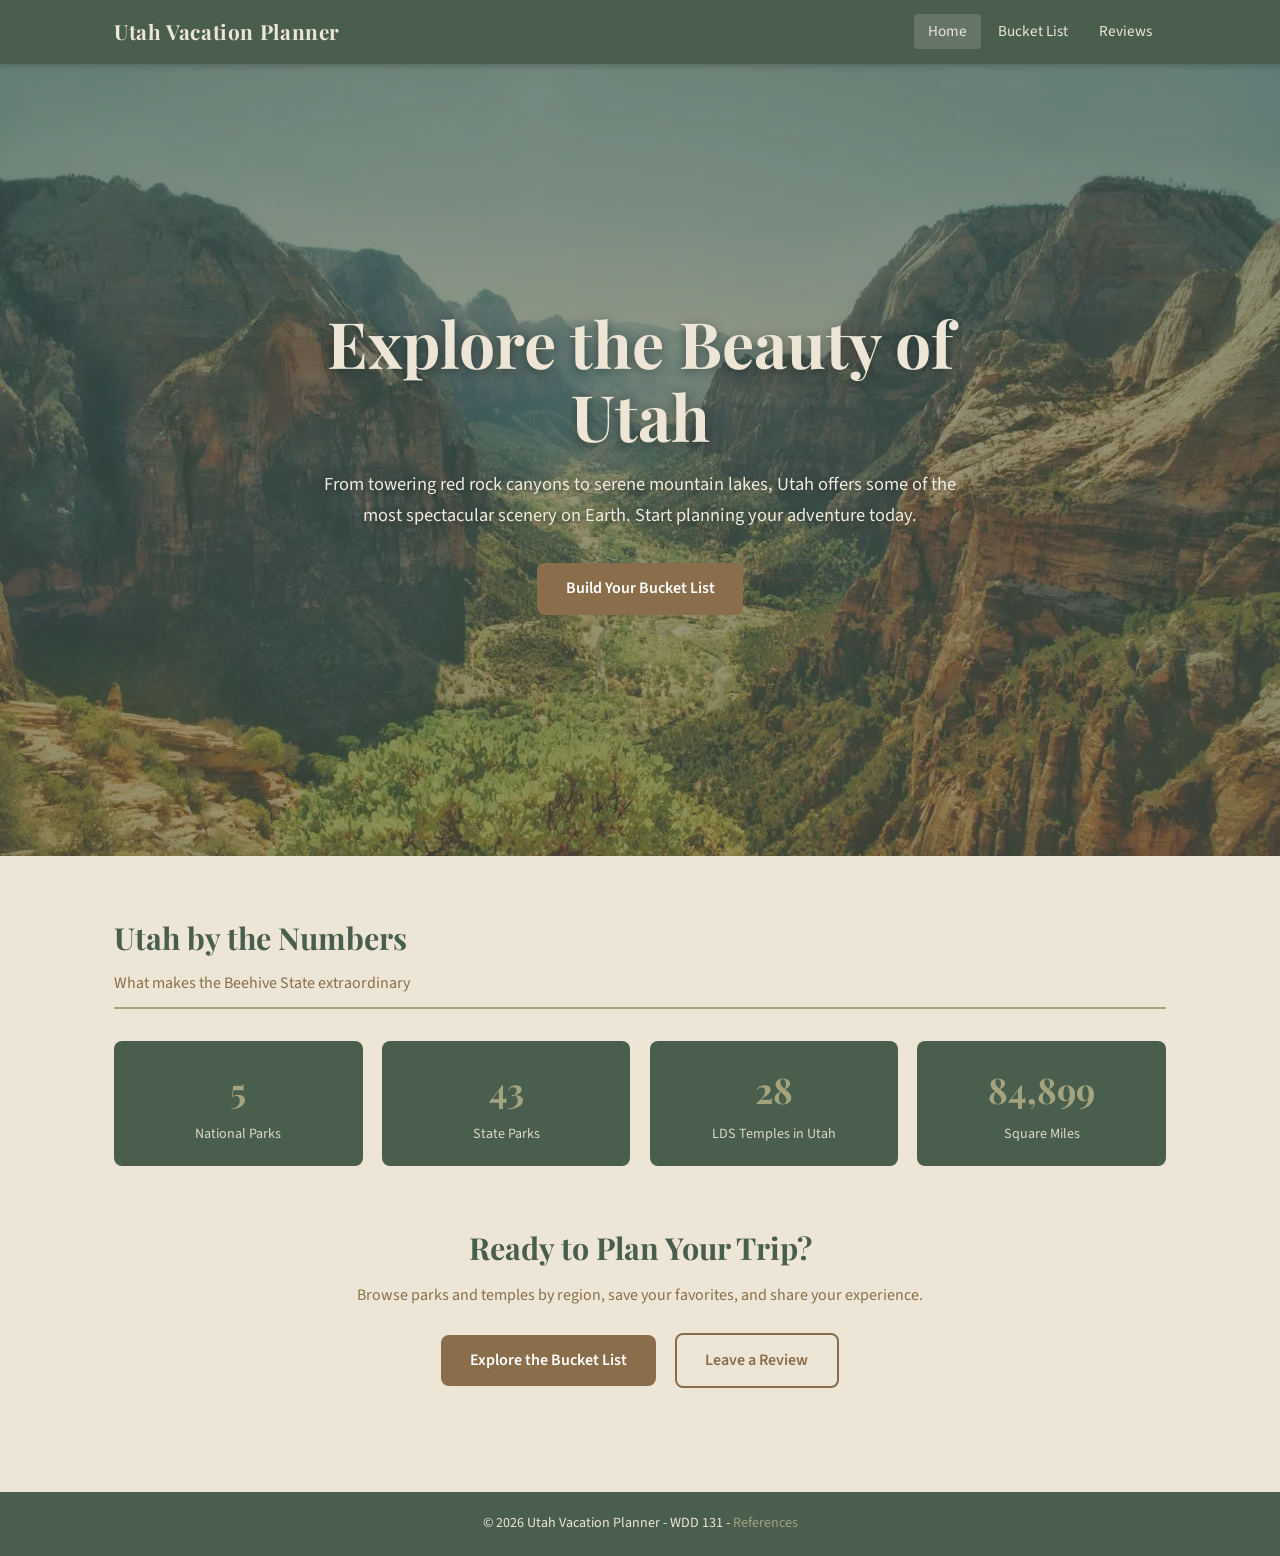
==== commit 97b0ec17: "hero image" ====
--- a/Project/index.html
+++ b/Project/index.html
@@ -26,8 +26,8 @@
   <section class="hero" aria-label="Hero banner for Utah Vacation Planner">
     <img
       class="hero-img"
-      src=""
-      alt="a river running through a canyon surrounded by mountains"
+      src="images/zions.webp"
+      alt="View of Zion National Park with red rock"
     />
     <div class="hero-content">
       <h1>Explore the Beauty of Utah</h1>
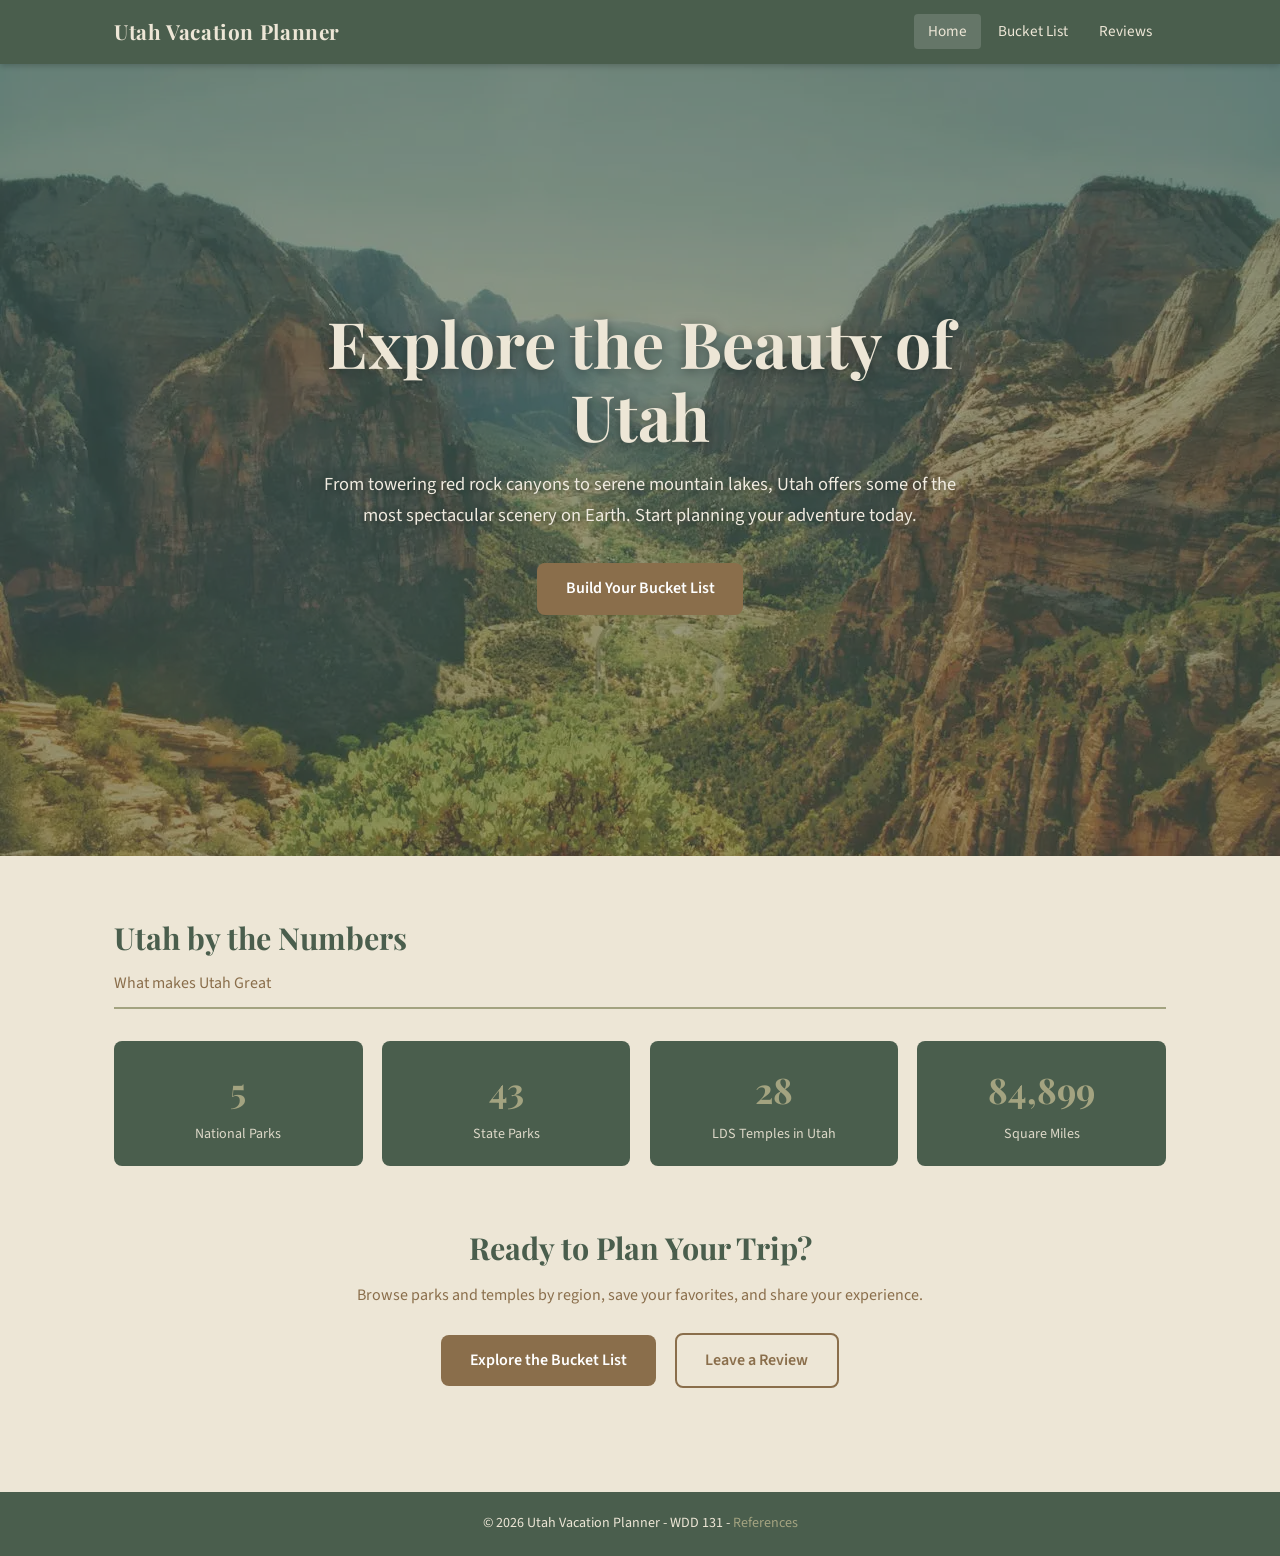
==== commit 966fc8ac: "picture" ====
--- a/Project/index.html
+++ b/Project/index.html
@@ -4,8 +4,8 @@
   <meta charset="UTF-8" />
   <meta name="viewport" content="width=device-width, initial-scale=1.0" />
   <meta name="description" content="Discover Utah's stunning national parks, state parks, and LDS temples. Plan your Utah adventure today." />
-  <meta author="Trevor Bowers" />
-  <meta title="Utah Vacation Planner - Explore Utah's National Parks, State Parks, and LDS Temples" />
+  <meta name="author" content="Trevor Bowers" />
+ <title>Utah Vacation Planner - Explore Utah's National Parks, State Parks, and LDS Temples</title>
   <link rel="stylesheet" href="styles.css" />
 </head>
 <body>
@@ -40,7 +40,7 @@
   <!-- QUICK FACTS -->
   <section class="section" aria-labelledby="facts-heading">
     <h2 class="section-title" id="facts-heading">Utah by the Numbers</h2>
-    <p class="section-subtitle">What makes the Beehive State extraordinary</p>
+    <p class="section-subtitle">What makes Utah Great</p>
     <div class="facts-grid" id="facts-grid">
       <!-- injected by JS -->
     </div>
